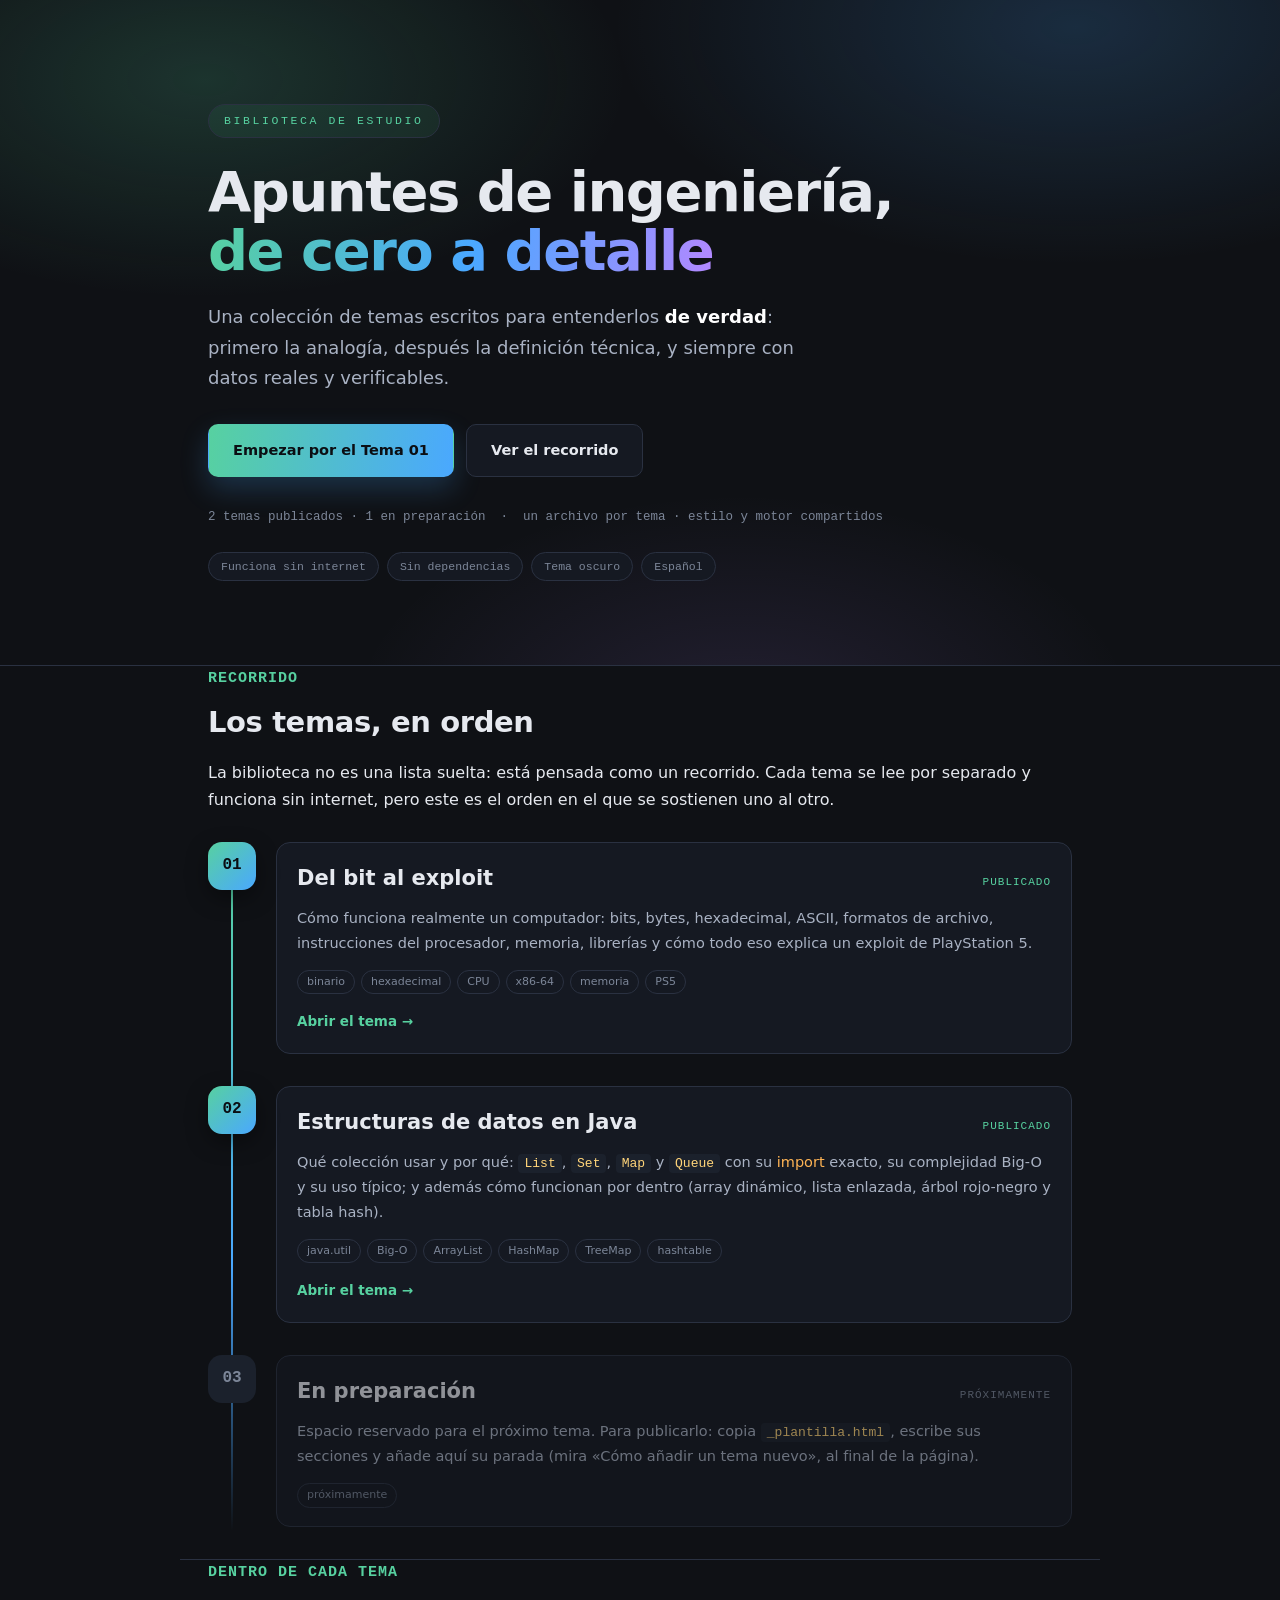
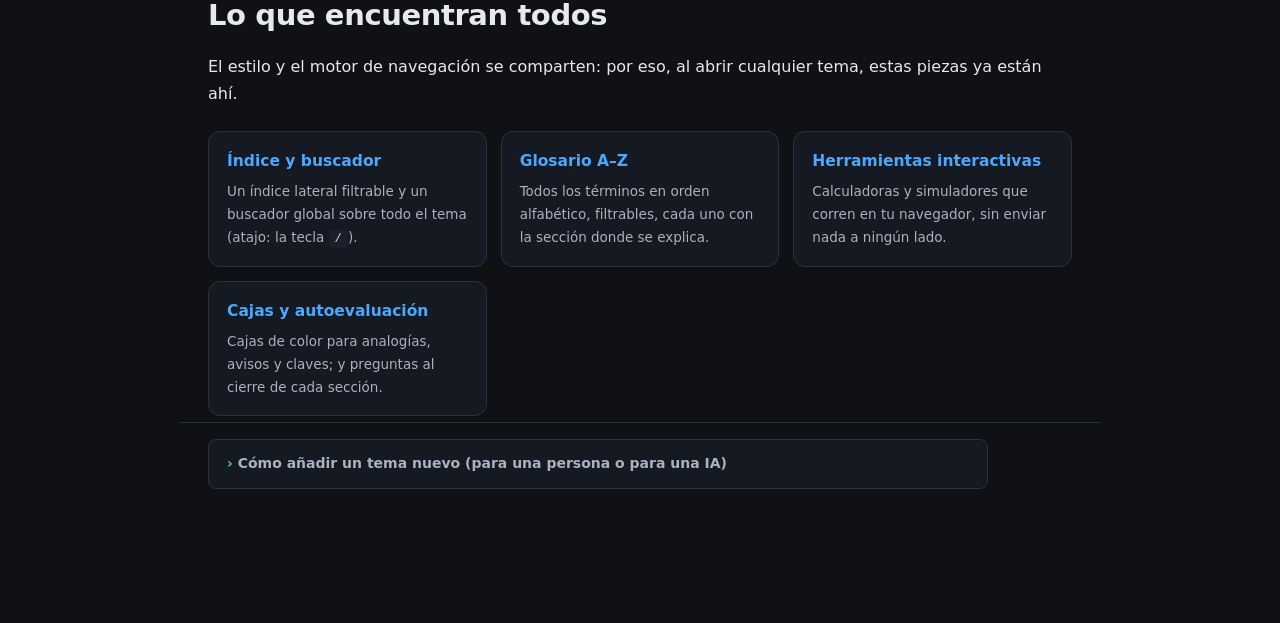
==== guia/index.html @ 93785db0 "first commit" ====
<!DOCTYPE html>
<html lang="es">
<head>
<meta charset="utf-8">
<meta name="viewport" content="width=device-width, initial-scale=1">
<title>Biblioteca de estudio · Apuntes de ingeniería</title>
<link rel="stylesheet" href="_estilo.css">
</head>
<body>
<div id="wrap">
<main id="main">

<header class="hero">
  <div class="hero-glow" aria-hidden="true"></div>
  <div class="inner hero-in">
    <span class="hero-kicker">Biblioteca de estudio</span>
    <h1>Apuntes de ingeniería,<br><span class="grad">de cero a detalle</span></h1>
    <p class="hero-lead">Una colección de temas escritos para entenderlos <strong>de verdad</strong>: primero la analogía, después la definición técnica, y siempre con datos reales y verificables.</p>
    <div class="hero-cta">
      <a class="btn primary" href="del-bit-al-exploit.html">Empezar por el Tema 01</a>
      <a class="btn ghost" href="#recorrido">Ver el recorrido</a>
    </div>
    <p class="hero-meta">2 temas publicados · 1 en preparación &nbsp;·&nbsp; un archivo por tema · estilo y motor compartidos</p>
    <ul class="chips">
      <li>Funciona sin internet</li>
      <li>Sin dependencias</li>
      <li>Tema oscuro</li>
      <li>Español</li>
    </ul>
  </div>
</header>

<section id="recorrido" class="inner">
  <h2><span class="num">RECORRIDO</span>Los temas, en orden</h2>
  <p>La biblioteca no es una lista suelta: está pensada como un recorrido. Cada tema se lee por separado y funciona sin internet, pero este es el orden en el que se sostienen uno al otro.</p>

  <ol class="route">

    <li class="stop">
      <div class="badge">01</div>
      <div class="stop-body">
        <div class="stop-head"><h3>Del bit al exploit</h3><span class="st">Publicado</span></div>
        <p>Cómo funciona realmente un computador: bits, bytes, hexadecimal, ASCII, formatos de archivo, instrucciones del procesador, memoria, librerías y cómo todo eso explica un exploit de PlayStation 5.</p>
        <div class="tags"><span>binario</span><span>hexadecimal</span><span>CPU</span><span>x86-64</span><span>memoria</span><span>PS5</span></div>
        <a class="open" href="del-bit-al-exploit.html">Abrir el tema →</a>
      </div>
    </li>

    <li class="stop">
      <div class="badge">02</div>
      <div class="stop-body">
        <div class="stop-head"><h3>Estructuras de datos en Java</h3><span class="st">Publicado</span></div>
        <p>Qué colección usar y por qué: <code>List</code>, <code>Set</code>, <code>Map</code> y <code>Queue</code> con su <em>import</em> exacto, su complejidad Big-O y su uso típico; y además cómo funcionan por dentro (array dinámico, lista enlazada, árbol rojo-negro y tabla hash).</p>
        <div class="tags"><span>java.util</span><span>Big-O</span><span>ArrayList</span><span>HashMap</span><span>TreeMap</span><span>hashtable</span></div>
        <a class="open" href="java-estructuras.html">Abrir el tema →</a>
      </div>
    </li>

    <li class="stop soon">
      <div class="badge">03</div>
      <div class="stop-body">
        <div class="stop-head"><h3>En preparación</h3><span class="st">Próximamente</span></div>
        <p>Espacio reservado para el próximo tema. Para publicarlo: copia <code>_plantilla.html</code>, escribe sus secciones y añade aquí su parada (mira «Cómo añadir un tema nuevo», al final de la página).</p>
        <div class="tags"><span>próximamente</span></div>
      </div>
    </li>

  </ol>
</section>

<section class="inner">
  <h2><span class="num">DENTRO DE CADA TEMA</span>Lo que encuentran todos</h2>
  <p>El estilo y el motor de navegación se comparten: por eso, al abrir cualquier tema, estas piezas ya están ahí.</p>

  <div class="feats">
    <div class="feat">
      <h3>Índice y buscador</h3>
      <p>Un índice lateral filtrable y un buscador global sobre todo el tema (atajo: la tecla <code>/</code>).</p>
    </div>
    <div class="feat">
      <h3>Glosario A–Z</h3>
      <p>Todos los términos en orden alfabético, filtrables, cada uno con la sección donde se explica.</p>
    </div>
    <div class="feat">
      <h3>Herramientas interactivas</h3>
      <p>Calculadoras y simuladores que corren en tu navegador, sin enviar nada a ningún lado.</p>
    </div>
    <div class="feat">
      <h3>Cajas y autoevaluación</h3>
      <p>Cajas de color para analogías, avisos y claves; y preguntas al cierre de cada sección.</p>
    </div>
  </div>
</section>

<section class="inner">
  <details class="howto">
    <summary>Cómo añadir un tema nuevo (para una persona o para una IA)</summary>
    <div class="body">
      <ol>
        <li>Copia <a href="_plantilla.html">_plantilla.html</a> a un archivo nuevo, por ejemplo <code>tema03.html</code>.</li>
        <li>Reemplaza los marcadores <code>@@NUM@@</code>, <code>@@TITULO@@</code>, <code>@@SUBTITULO@@</code> y <code>@@DESCRIPCION@@</code>, y escribe las secciones dentro de <code>&lt;main&gt;</code>.</li>
        <li>Añade el enlace de esas secciones al índice lateral (<code>nav#toc</code>) de ese archivo.</li>
        <li>Publica aquí su parada: copia un bloque <code>&lt;li class="stop"&gt;</code> de un tema publicado y cámbialo.</li>
        <li>Actualiza el contador de la portada («N temas publicados · M en preparación»).</li>
        <li>Las reglas completas de estilo y de mantenimiento están en <a href="../INSTRUCTIVO-IA.md">INSTRUCTIVO-IA.md</a>, en la raíz del repositorio.</li>
      </ol>
      <p>No hace falta tocar <code>_estilo.css</code> ni <code>_motor.js</code>: los comparten todos los temas.</p>
    </div>
  </details>
</section>

</main>
</div>
</body>
</html>
---- guia/_estilo.css ----
:root{
  --bg:#0f1115; --bg2:#151922; --bg3:#1b212c; --line:#2a3141;
  --fg:#e6e9ef; --fg2:#a9b2c3; --fg3:#7c8698;
  --acc:#57d1a0; --acc2:#4aa8ff; --warn:#ffb454; --bad:#ff6b6b; --pur:#b388ff;
  --mono:"Cascadia Mono","Consolas","SFMono-Regular",Menlo,monospace;
  --sans:"Segoe UI",system-ui,-apple-system,Roboto,Helvetica,Arial,sans-serif;
}
*{box-sizing:border-box}
html{scroll-behavior:smooth}
body{margin:0;background:var(--bg);color:var(--fg);font-family:var(--sans);font-size:16px;line-height:1.7}
a{color:var(--acc2);text-decoration:none}
a:hover{text-decoration:underline}

/* ---------- barra de progreso ---------- */
#prog{position:fixed;top:0;left:0;height:3px;background:linear-gradient(90deg,var(--acc),var(--acc2));width:0;z-index:100}

/* ---------- layout ---------- */
#wrap{display:flex;min-height:100vh}
#side{width:300px;flex:0 0 300px;background:var(--bg2);border-right:1px solid var(--line);position:sticky;top:0;height:100vh;overflow-y:auto;padding:18px 14px 60px}
#main{flex:1;min-width:0;padding:0 0 120px}
.inner{max-width:920px;margin:0 auto;padding:0 28px}

/* ---------- sidebar ---------- */
#side h1{font-size:15px;margin:0 0 4px;letter-spacing:.3px}
#side .sub{font-size:11.5px;color:var(--fg3);margin:0 0 14px;text-transform:uppercase;letter-spacing:.8px}
#tocFilter{width:100%;padding:7px 10px;background:var(--bg3);border:1px solid var(--line);border-radius:6px;color:var(--fg);font-family:var(--sans);font-size:13px;margin-bottom:12px}
#tocFilter:focus{outline:none;border-color:var(--acc2)}
nav a{display:block;padding:4px 9px;border-radius:5px;color:var(--fg2);font-size:13.5px;border-left:2px solid transparent}
nav a:hover{background:var(--bg3);color:var(--fg);text-decoration:none}
nav a.on{background:var(--bg3);color:var(--acc);border-left-color:var(--acc)}
nav a.sub{padding-left:22px;font-size:12.5px;color:var(--fg3)}
nav .grp{margin:12px 0 4px;font-size:10.5px;text-transform:uppercase;letter-spacing:1px;color:var(--fg3)}

/* ---------- buscador global ---------- */
#docSearch{width:100%;padding:9px 11px;background:var(--bg3);border:1px solid var(--line);border-radius:6px;color:var(--fg);font-size:13.5px;margin-bottom:12px}
#docSearch:focus{outline:none;border-color:var(--acc2)}
#docResults{position:absolute;z-index:60;width:520px;max-width:88vw;max-height:60vh;overflow-y:auto;background:var(--bg3);border:1px solid var(--line);border-radius:8px;box-shadow:0 18px 40px rgba(0,0,0,.6);display:none;padding:6px}
#docResults div{padding:8px 10px;border-radius:6px;cursor:pointer}
#docResults div:hover{background:var(--bg2)}
#docResults .r-t{font-size:13.5px;color:var(--fg)}
#docResults .r-s{font-size:11.5px;color:var(--fg3)}
#docResults mark{background:transparent;color:var(--acc);font-weight:600}

/* ---------- portada ---------- */
.cover{padding:90px 0 70px;border-bottom:1px solid var(--line)}
.cover .kicker{font-size:12px;letter-spacing:3px;text-transform:uppercase;color:var(--acc);margin-bottom:16px}
.cover h1{font-size:44px;line-height:1.15;margin:0 0 18px;letter-spacing:-.5px}
.cover p{font-size:17px;color:var(--fg2);max-width:660px}
.cover .meta{margin-top:26px;font-size:12.5px;color:var(--fg3);font-family:var(--mono)}

/* ---------- capítulos ---------- */
section{padding:54px 0 10px;border-top:1px solid var(--line)}
section:first-of-type{border-top:none}
h2{font-size:29px;margin:0 0 6px;letter-spacing:-.4px;scroll-margin-top:20px}
h2 .num{color:var(--acc);font-family:var(--mono);font-size:15px;display:block;margin-bottom:6px;letter-spacing:1px}
h3{font-size:20px;margin:38px 0 10px;color:var(--fg)}
h4{font-size:16px;margin:26px 0 8px;color:var(--acc2);font-weight:600}
h2+h3{margin-top:22px}
p{margin:12px 0}
ul,ol{margin:12px 0;padding-left:24px}
li{margin:6px 0}
strong{color:#fff}
em{color:var(--warn);font-style:normal}
hr{border:none;border-top:1px dashed var(--line);margin:34px 0}

/* ---------- código ---------- */
code{font-family:var(--mono);font-size:.9em;background:var(--bg3);padding:2px 6px;border-radius:4px;color:#ffd479}
pre{background:#0b0e13;border:1px solid var(--line);border-radius:8px;padding:15px 17px;overflow-x:auto;font-family:var(--mono);font-size:13.2px;line-height:1.62;margin:16px 0}
pre .c{color:var(--fg3)}
pre .g{color:var(--acc)}
pre .y{color:#ffd479}
pre .b{color:var(--acc2)}
pre .r{color:var(--bad)}
pre .p{color:var(--pur)}

/* ---------- tablas ---------- */
table{border-collapse:collapse;width:100%;margin:18px 0;font-size:14px}
th,td{border:1px solid var(--line);padding:8px 11px;text-align:left;vertical-align:top}
th{background:var(--bg3);color:var(--fg);font-weight:600;font-size:12.5px;text-transform:uppercase;letter-spacing:.6px}
tbody tr:nth-child(even){background:rgba(255,255,255,.017)}
td code{background:transparent;padding:0;color:#ffd479}

/* ---------- cajas didácticas ---------- */
.box{border:1px solid var(--line);border-left:3px solid var(--fg3);border-radius:0 8px 8px 0;padding:14px 18px;margin:20px 0;background:var(--bg2)}
.box .lbl{display:block;font-size:11px;letter-spacing:1.4px;text-transform:uppercase;color:var(--fg3);margin-bottom:7px;font-weight:700}
.box p:first-of-type{margin-top:0}
.box p:last-child{margin-bottom:0}
.analogy{border-left-color:var(--pur)} .analogy .lbl{color:var(--pur)}
.real{border-left-color:var(--acc)} .real .lbl{color:var(--acc)}
.warn{border-left-color:var(--warn)} .warn .lbl{color:var(--warn)}
.danger{border-left-color:var(--bad)} .danger .lbl{color:var(--bad)}
.exploit{border-left-color:var(--acc2)} .exploit .lbl{color:var(--acc2)}
.key{border-left-color:#fff;background:#1d2531} .key .lbl{color:#fff}

/* ---------- definición en línea ---------- */
.term{border-bottom:1px dotted var(--acc);cursor:help}

/* ---------- detalles / saber más ---------- */
details{border:1px solid var(--line);border-radius:8px;padding:0;margin:16px 0;background:var(--bg2);overflow:hidden}
summary{cursor:pointer;padding:12px 18px;font-size:14px;font-weight:600;color:var(--acc2);list-style:none;user-select:none}
summary::-webkit-details-marker{display:none}
summary::before{content:"› ";color:var(--acc);font-weight:700}
details[open] summary{border-bottom:1px solid var(--line);background:var(--bg3)}
details .body{padding:6px 18px 16px}
.saber{border-left:3px solid var(--pur)}
.saber summary{color:var(--pur)}
details.saber summary::before{content:"+ ";color:var(--pur)}
details.quiz summary{color:var(--warn)}
details.quiz summary::before{content:"? ";color:var(--warn)}

/* ---------- herramientas ---------- */
.tool{background:var(--bg2);border:1px solid var(--line);border-radius:10px;padding:18px;margin:22px 0}
.tool h4{margin-top:0}
input.ctl,textarea.ctl{width:100%;padding:10px 12px;background:#0b0e13;border:1px solid var(--line);border-radius:6px;color:var(--fg);font-family:var(--mono);font-size:13.5px}
input.ctl:focus,textarea.ctl:focus{outline:none;border-color:var(--acc2)}
textarea.ctl{resize:vertical;min-height:64px}
.out{margin-top:14px;font-family:var(--mono);font-size:13px;overflow-x:auto}
.out .row{display:flex;gap:14px;padding:4px 0;border-bottom:1px solid #1e2431;flex-wrap:wrap}
.out .row span{min-width:74px}

/* ---------- glosario ---------- */
#glossFilter{width:100%;padding:11px 14px;background:var(--bg3);border:1px solid var(--line);border-radius:8px;color:var(--fg);font-size:15px;margin:18px 0}
#glossFilter:focus{outline:none;border-color:var(--acc)}
.gl dt{font-family:var(--mono);color:var(--acc);font-size:15px;margin-top:18px;font-weight:600}
.gl dd{margin:4px 0 0 0;padding-left:0;color:var(--fg2);font-size:14.5px}
.gl dt .en{color:var(--fg3);font-size:12px;font-family:var(--sans);font-weight:400}
.az{display:flex;flex-wrap:wrap;gap:6px;margin:14px 0 6px}
.az a{font-family:var(--mono);font-size:12px;padding:3px 8px;background:var(--bg3);border-radius:4px;color:var(--fg2)}
.az a:hover{background:var(--acc);color:#0b0e13;text-decoration:none}
.hide{display:none !important}

/* ---------- varios ---------- */
.pill{display:inline-block;font-family:var(--mono);font-size:11.5px;background:var(--bg3);border:1px solid var(--line);border-radius:20px;padding:2px 10px;color:var(--fg2);margin-right:6px}
.two{display:grid;grid-template-columns:1fr 1fr;gap:18px}
@media(max-width:1080px){.two{grid-template-columns:1fr}}
#top{position:fixed;right:22px;bottom:22px;background:var(--acc);color:#0b0e13;border:none;border-radius:50%;width:42px;height:42px;font-size:19px;cursor:pointer;display:none;box-shadow:0 6px 20px rgba(0,0,0,.5)}
@media(max-width:900px){
  #side{display:none}
  .cover h1{font-size:32px}
  h2{font-size:24px}
}

/* ---------- biblioteca (portal) ---------- */
.backlink{display:inline-block;font-size:11.5px;color:var(--fg3);margin-bottom:14px;letter-spacing:.4px}
.backlink:hover{color:var(--acc);text-decoration:none}

/* portada del portal */
.hero{position:relative;overflow:hidden;padding:104px 0 78px;border-bottom:1px solid var(--line)}
.hero-glow{position:absolute;inset:0;pointer-events:none;
  background:
    radial-gradient(620px 320px at 16% 12%,rgba(87,209,160,.18),transparent 68%),
    radial-gradient(660px 340px at 84% 4%,rgba(74,168,255,.18),transparent 70%),
    radial-gradient(560px 320px at 58% 108%,rgba(179,136,255,.12),transparent 70%)}
.hero-in{position:relative;z-index:1}
.hero-kicker{display:inline-block;font-family:var(--mono);font-size:11.5px;letter-spacing:2.6px;text-transform:uppercase;color:var(--acc);border:1px solid var(--line);background:rgba(87,209,160,.07);border-radius:999px;padding:6px 15px;margin-bottom:24px}
.hero h1{font-size:56px;line-height:1.06;letter-spacing:-1.5px;margin:0 0 22px}
.hero .grad{background:linear-gradient(100deg,var(--acc),var(--acc2) 52%,var(--pur));-webkit-background-clip:text;background-clip:text;color:transparent}
.hero-lead{font-size:18px;color:var(--fg2);max-width:640px;margin:0 0 30px}
.hero-cta{display:flex;flex-wrap:wrap;gap:12px;margin-bottom:30px}
.btn{display:inline-block;padding:13px 24px;border-radius:10px;font-size:14.5px;font-weight:600;border:1px solid var(--line);transition:transform .15s ease,box-shadow .15s ease,border-color .15s ease,color .15s ease}
.btn:hover{text-decoration:none;transform:translateY(-2px)}
.btn.primary{background:linear-gradient(100deg,var(--acc),var(--acc2));color:#0b0e13;border-color:transparent;box-shadow:0 12px 28px rgba(74,168,255,.22)}
.btn.primary:hover{box-shadow:0 16px 34px rgba(87,209,160,.30)}
.btn.ghost{background:var(--bg2);color:var(--fg)}
.btn.ghost:hover{border-color:var(--acc);color:var(--acc)}
.hero-meta{font-family:var(--mono);font-size:12.5px;color:var(--fg3);margin:0 0 18px}
.chips{display:flex;flex-wrap:wrap;gap:8px;list-style:none;margin:0;padding:0}
.chips li{font-family:var(--mono);font-size:11.5px;color:var(--fg3);border:1px solid var(--line);background:var(--bg2);border-radius:999px;padding:4px 12px}

/* recorrido: los temas como paradas de una ruta */
.route{list-style:none;margin:28px 0 0;padding:0;position:relative}
.route::before{content:"";position:absolute;left:23px;top:22px;bottom:22px;width:2px;background:linear-gradient(180deg,var(--acc),var(--acc2) 60%,transparent)}
.stop{position:relative;display:flex;gap:20px;padding-bottom:26px}
.badge{flex:0 0 48px;width:48px;height:48px;border-radius:14px;display:grid;place-items:center;font-family:var(--mono);font-size:16px;font-weight:700;color:#0b0e13;background:linear-gradient(135deg,var(--acc),var(--acc2));box-shadow:0 8px 22px rgba(0,0,0,.40);position:relative;z-index:1}
.stop-body{flex:1;min-width:0;background:var(--bg2);border:1px solid var(--line);border-radius:14px;padding:18px 20px;transition:border-color .15s ease,transform .15s ease}
.stop:hover .stop-body{border-color:var(--acc);transform:translateX(3px)}
.stop-head{display:flex;align-items:baseline;justify-content:space-between;gap:12px;flex-wrap:wrap}
.stop h3{margin:0;font-size:21px;color:var(--fg)}
.stop-body p{margin:10px 0 0;color:var(--fg2);font-size:14.5px}
.stop .tags{display:flex;flex-wrap:wrap;gap:6px;margin-top:14px}
.stop .tags span{font-size:11px;padding:2px 9px;border:1px solid var(--line);border-radius:999px;color:var(--fg3)}
.stop .open{display:inline-block;margin-top:16px;font-size:13.5px;font-weight:600;color:var(--acc)}
.stop .open:hover{text-decoration:none;color:var(--acc2)}
.stop .st{font-family:var(--mono);font-size:11px;letter-spacing:1px;text-transform:uppercase;color:var(--acc)}
.stop.soon .badge{background:var(--bg3);color:var(--fg3);box-shadow:none}
.stop.soon .stop-body{opacity:.60}
.stop.soon:hover .stop-body{transform:none;border-color:var(--line)}
.stop.soon .st{color:var(--fg3)}

/* características comunes a todos los temas */
.feats{display:grid;grid-template-columns:repeat(auto-fit,minmax(220px,1fr));gap:14px;margin:24px 0 6px}
.feat{background:var(--bg2);border:1px solid var(--line);border-radius:12px;padding:16px 18px}
.feat h3{margin:0 0 6px;font-size:15.5px;letter-spacing:0;color:var(--acc2)}
.feat p{margin:0;font-size:13.5px;color:var(--fg2)}

/* nota plegable del portal */
.howto{max-width:780px}
.howto summary{color:var(--fg2)}

@media(max-width:900px){
  .hero{padding:72px 0 56px}
  .hero h1{font-size:36px;letter-spacing:-.8px}
  .hero-lead{font-size:16.5px}
  .route::before{left:19px}
  .badge{flex-basis:40px;width:40px;height:40px;border-radius:12px;font-size:14px}
  .stop{gap:14px}
}
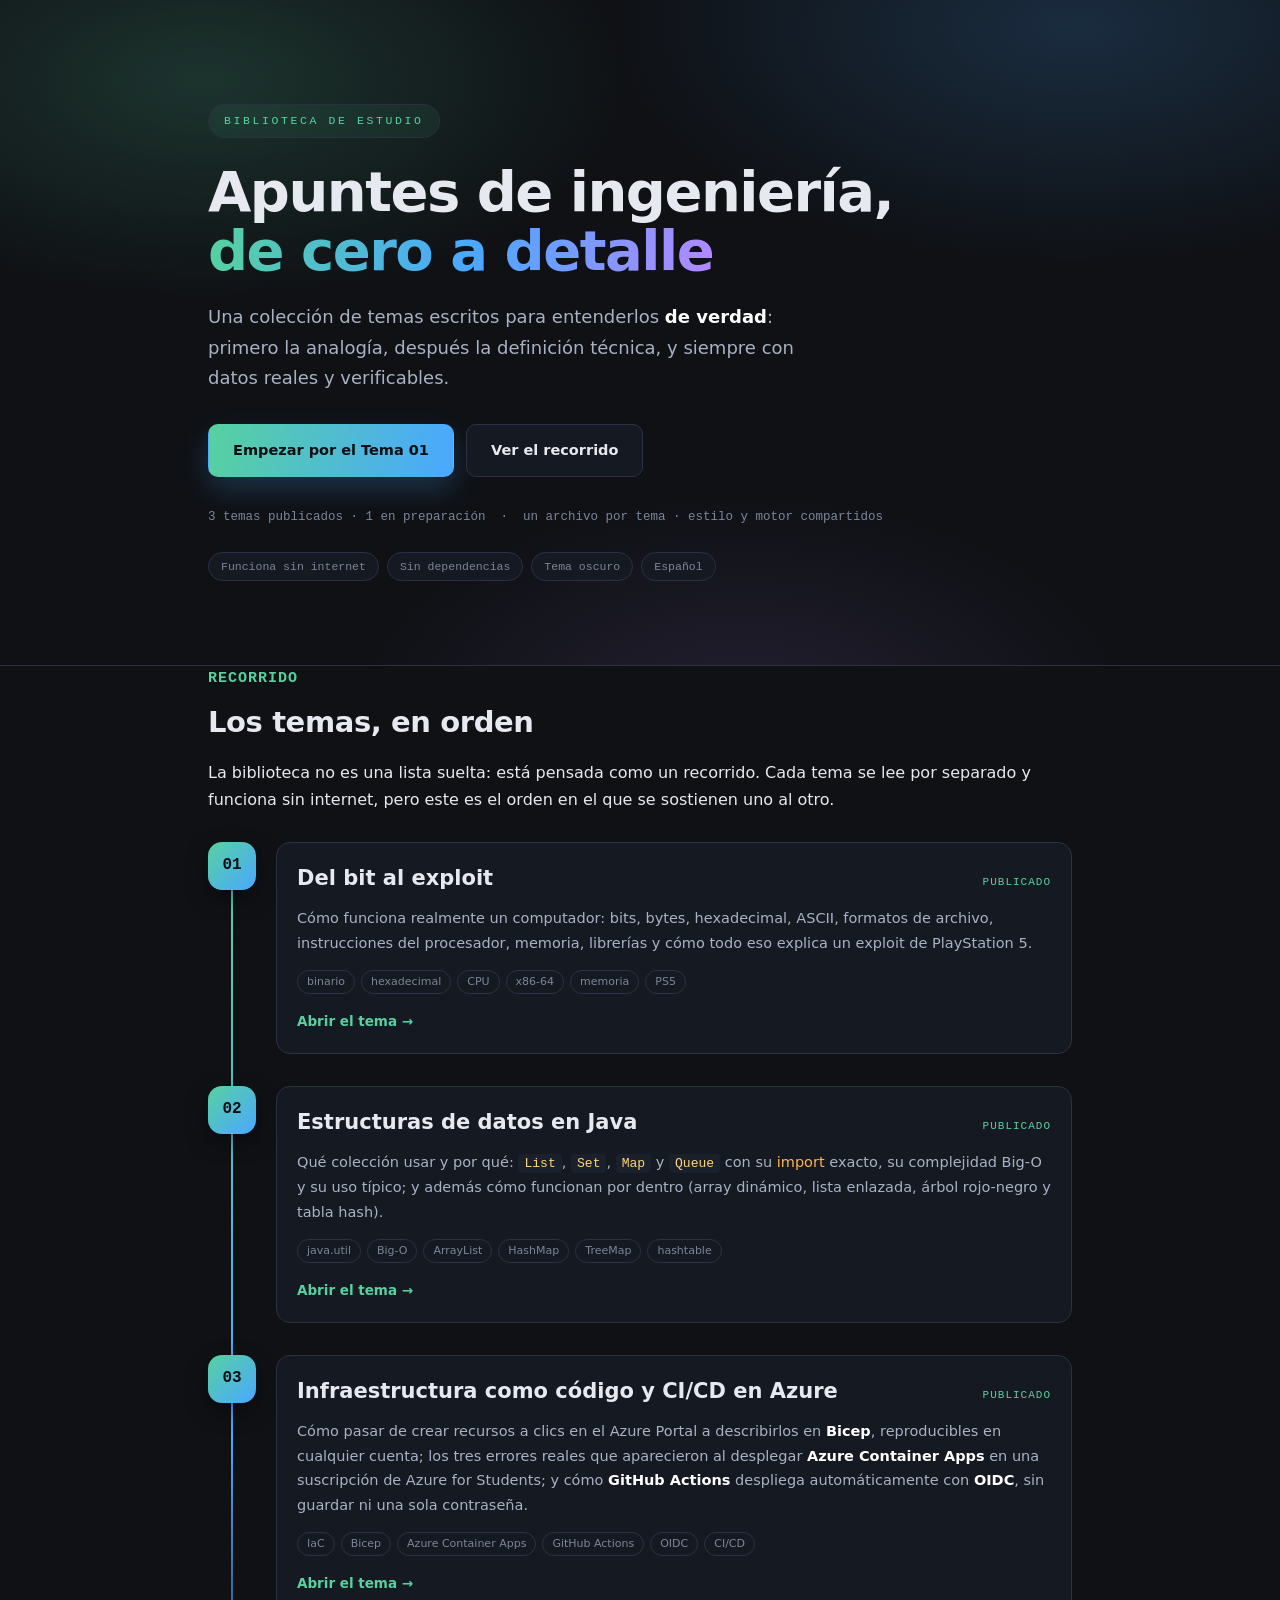
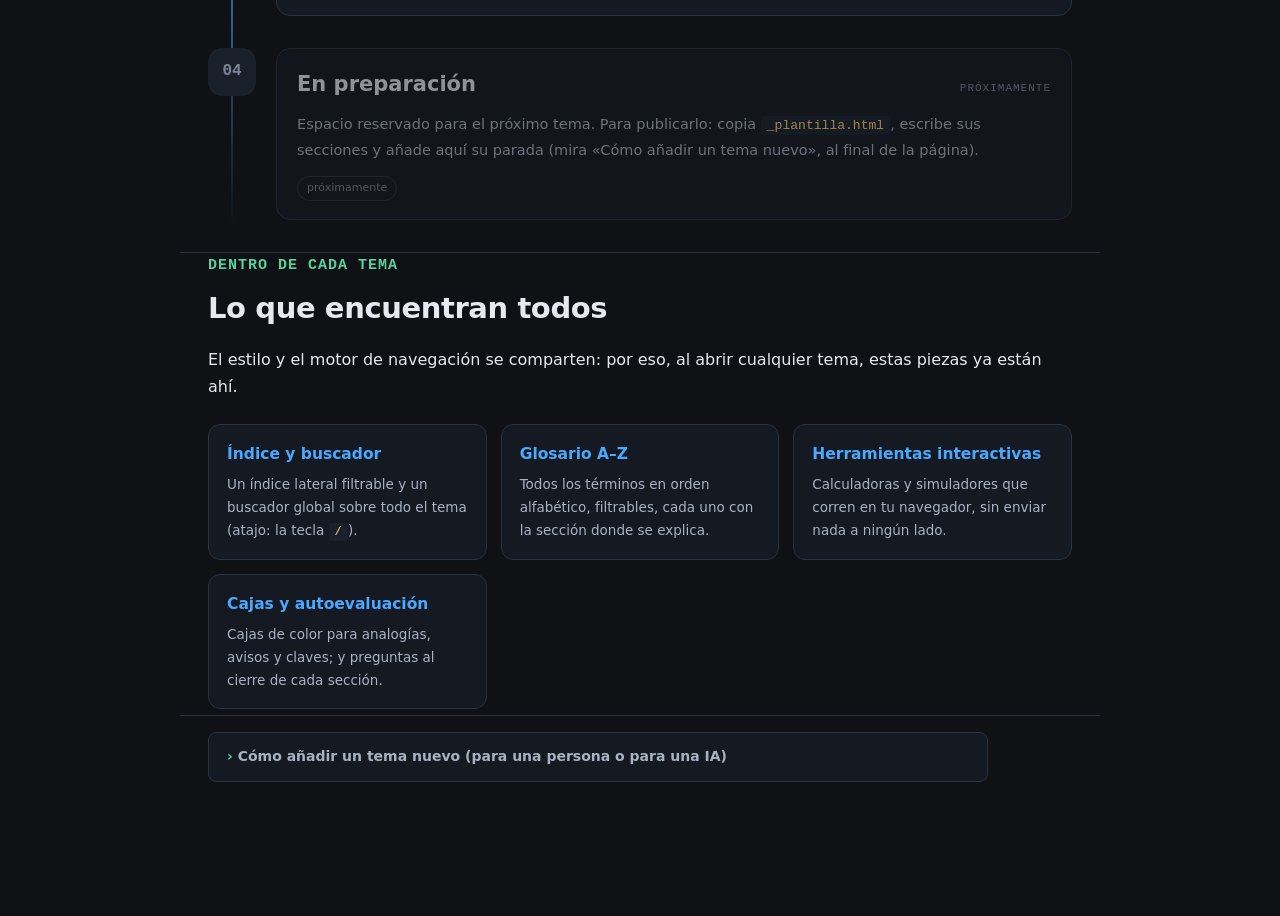
==== commit b2e3dd67: "Publicar Tema 03: IaC con Bicep y CI/CD con GitHub Actions/OIDC, incluyendo la saga completa de prod" ====
--- a/guia/index.html
+++ b/guia/index.html
@@ -20,7 +20,7 @@
       <a class="btn primary" href="del-bit-al-exploit.html">Empezar por el Tema 01</a>
       <a class="btn ghost" href="#recorrido">Ver el recorrido</a>
     </div>
-    <p class="hero-meta">2 temas publicados · 1 en preparación &nbsp;·&nbsp; un archivo por tema · estilo y motor compartidos</p>
+    <p class="hero-meta">3 temas publicados · 1 en preparación &nbsp;·&nbsp; un archivo por tema · estilo y motor compartidos</p>
     <ul class="chips">
       <li>Funciona sin internet</li>
       <li>Sin dependencias</li>
@@ -56,8 +56,18 @@
       </div>
     </li>
 
+    <li class="stop">
+      <div class="badge">03</div>
+      <div class="stop-body">
+        <div class="stop-head"><h3>Infraestructura como código y CI/CD en Azure</h3><span class="st">Publicado</span></div>
+        <p>Cómo pasar de crear recursos a clics en el Azure Portal a describirlos en <strong>Bicep</strong>, reproducibles en cualquier cuenta; los tres errores reales que aparecieron al desplegar <strong>Azure Container Apps</strong> en una suscripción de Azure for Students; y cómo <strong>GitHub Actions</strong> despliega automáticamente con <strong>OIDC</strong>, sin guardar ni una sola contraseña.</p>
+        <div class="tags"><span>IaC</span><span>Bicep</span><span>Azure Container Apps</span><span>GitHub Actions</span><span>OIDC</span><span>CI/CD</span></div>
+        <a class="open" href="iac-azure-cicd.html">Abrir el tema →</a>
+      </div>
+    </li>
+
     <li class="stop soon">
-      <div class="badge">03</div>
+      <div class="badge">04</div>
       <div class="stop-body">
         <div class="stop-head"><h3>En preparación</h3><span class="st">Próximamente</span></div>
         <p>Espacio reservado para el próximo tema. Para publicarlo: copia <code>_plantilla.html</code>, escribe sus secciones y añade aquí su parada (mira «Cómo añadir un tema nuevo», al final de la página).</p>
--- a/guia/_estilo.css
+++ b/guia/_estilo.css
@@ -7,7 +7,6 @@
   --sans:"Segoe UI",system-ui,-apple-system,Roboto,Helvetica,Arial,sans-serif;
 }
 *{box-sizing:border-box}
-html{scroll-behavior:smooth}
 body{margin:0;background:var(--bg);color:var(--fg);font-family:var(--sans);font-size:16px;line-height:1.7}
 a{color:var(--acc2);text-decoration:none}
 a:hover{text-decoration:underline}
@@ -80,6 +79,8 @@
 th{background:var(--bg3);color:var(--fg);font-weight:600;font-size:12.5px;text-transform:uppercase;letter-spacing:.6px}
 tbody tr:nth-child(even){background:rgba(255,255,255,.017)}
 td code{background:transparent;padding:0;color:#ffd479}
+.tbl-scroll{width:100%;overflow-x:auto;-webkit-overflow-scrolling:touch;margin:18px 0}
+.tbl-scroll table{margin:0}
 
 /* ---------- cajas didácticas ---------- */
 .box{border:1px solid var(--line);border-left:3px solid var(--fg3);border-radius:0 8px 8px 0;padding:14px 18px;margin:20px 0;background:var(--bg2)}
@@ -135,8 +136,36 @@
 .two{display:grid;grid-template-columns:1fr 1fr;gap:18px}
 @media(max-width:1080px){.two{grid-template-columns:1fr}}
 #top{position:fixed;right:22px;bottom:22px;background:var(--acc);color:#0b0e13;border:none;border-radius:50%;width:42px;height:42px;font-size:19px;cursor:pointer;display:none;box-shadow:0 6px 20px rgba(0,0,0,.5)}
+
+/* ---------- índice como panel deslizable en móvil ---------- */
+#tocBtn{display:none}
+#sideClose{display:none}
+#sideOverlay{
+  position:fixed;inset:0;background:rgba(10,12,16,.6);z-index:90;
+  opacity:0;visibility:hidden;pointer-events:none;
+  transition:opacity .32s ease,visibility .32s ease;
+}
+#sideOverlay.open{opacity:1;visibility:visible;pointer-events:auto}
 @media(max-width:900px){
-  #side{display:none}
+  #side{
+    position:fixed;top:0;left:0;height:100vh;width:86vw;max-width:320px;
+    transform:translateX(-100%);
+    transition:transform .38s cubic-bezier(.19,1,.22,1);
+    will-change:transform;
+    z-index:95;box-shadow:0 0 50px rgba(0,0,0,.5);
+  }
+  #side.open{transform:translateX(0)}
+  #sideClose{
+    display:block;position:absolute;top:14px;right:14px;
+    background:var(--bg3);color:var(--fg2);border:1px solid var(--line);
+    border-radius:6px;width:30px;height:30px;font-size:15px;cursor:pointer;line-height:1;
+  }
+  #tocBtn{
+    display:block;position:fixed;top:14px;left:14px;z-index:80;
+    background:var(--bg3);color:var(--fg);border:1px solid var(--line);
+    border-radius:8px;padding:9px 14px;font-size:13.5px;font-family:var(--sans);
+    cursor:pointer;box-shadow:0 6px 18px rgba(0,0,0,.4);
+  }
   .cover h1{font-size:32px}
   h2{font-size:24px}
 }
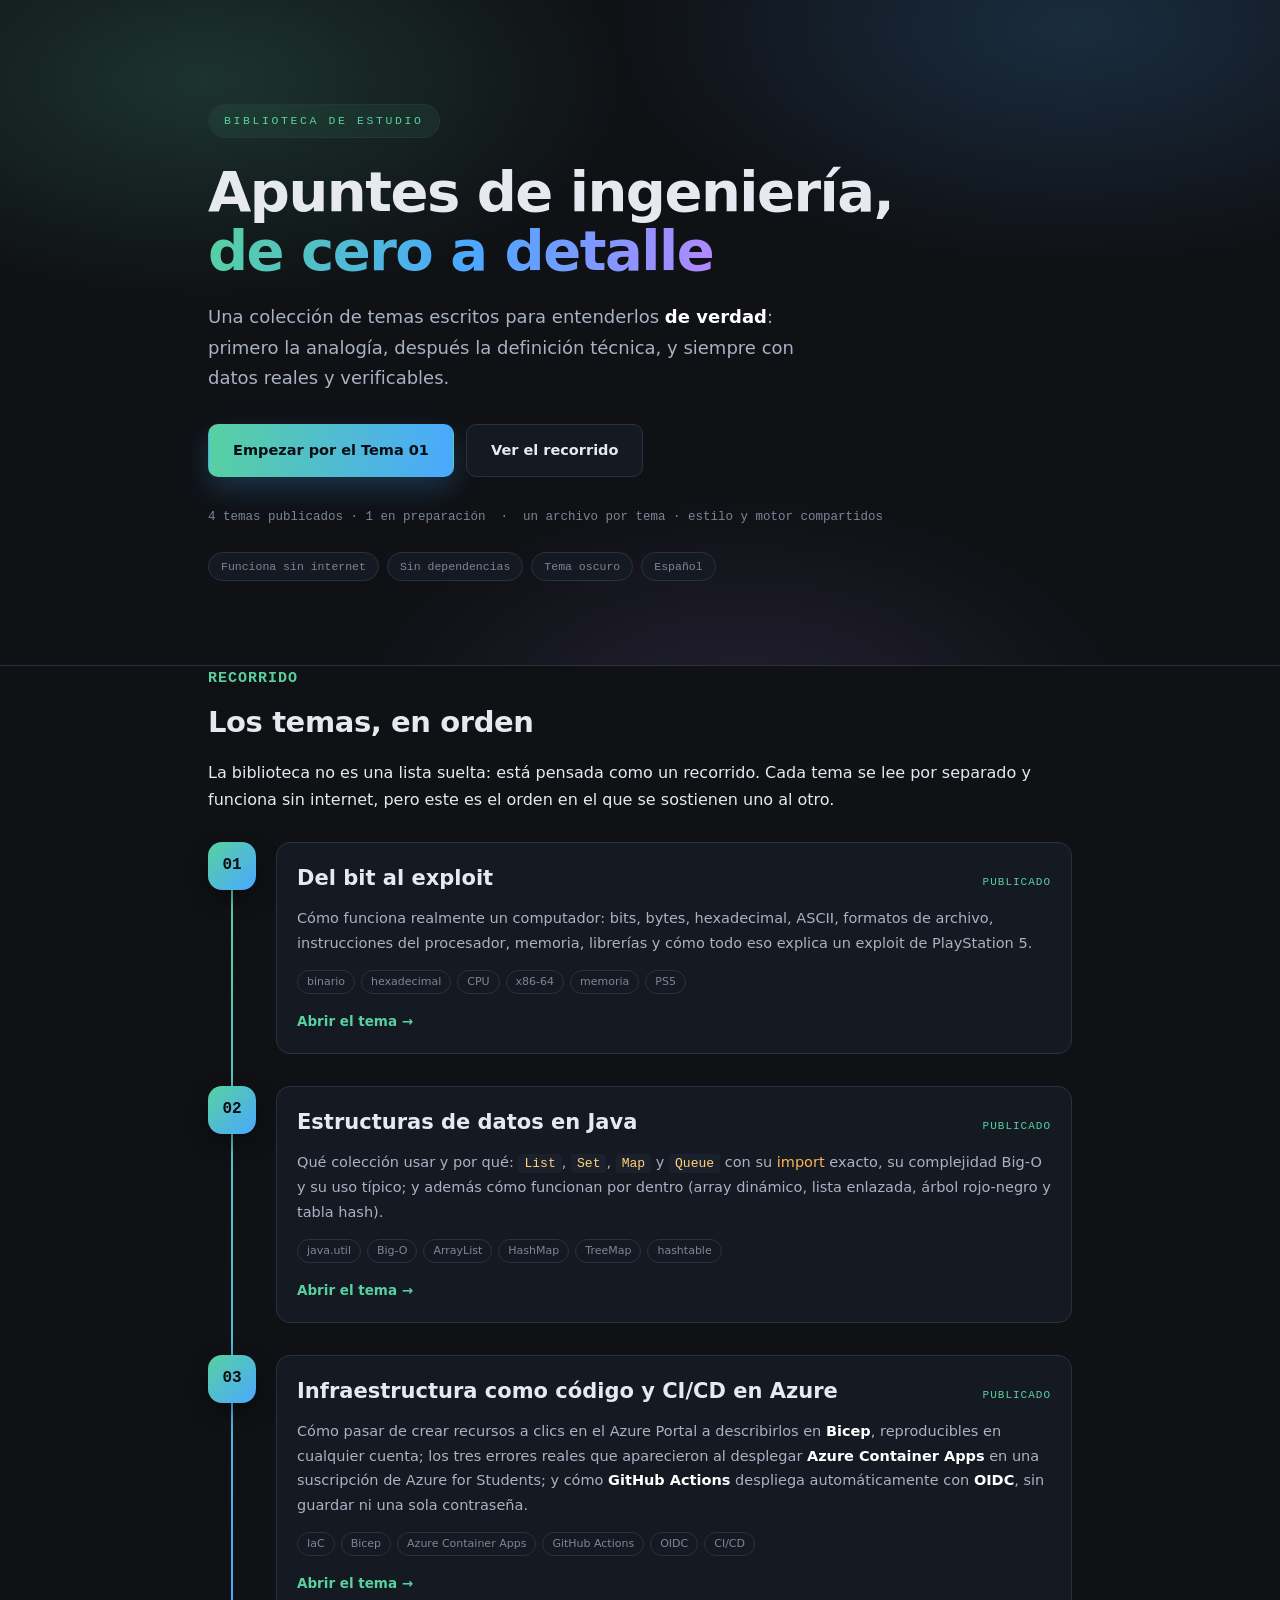
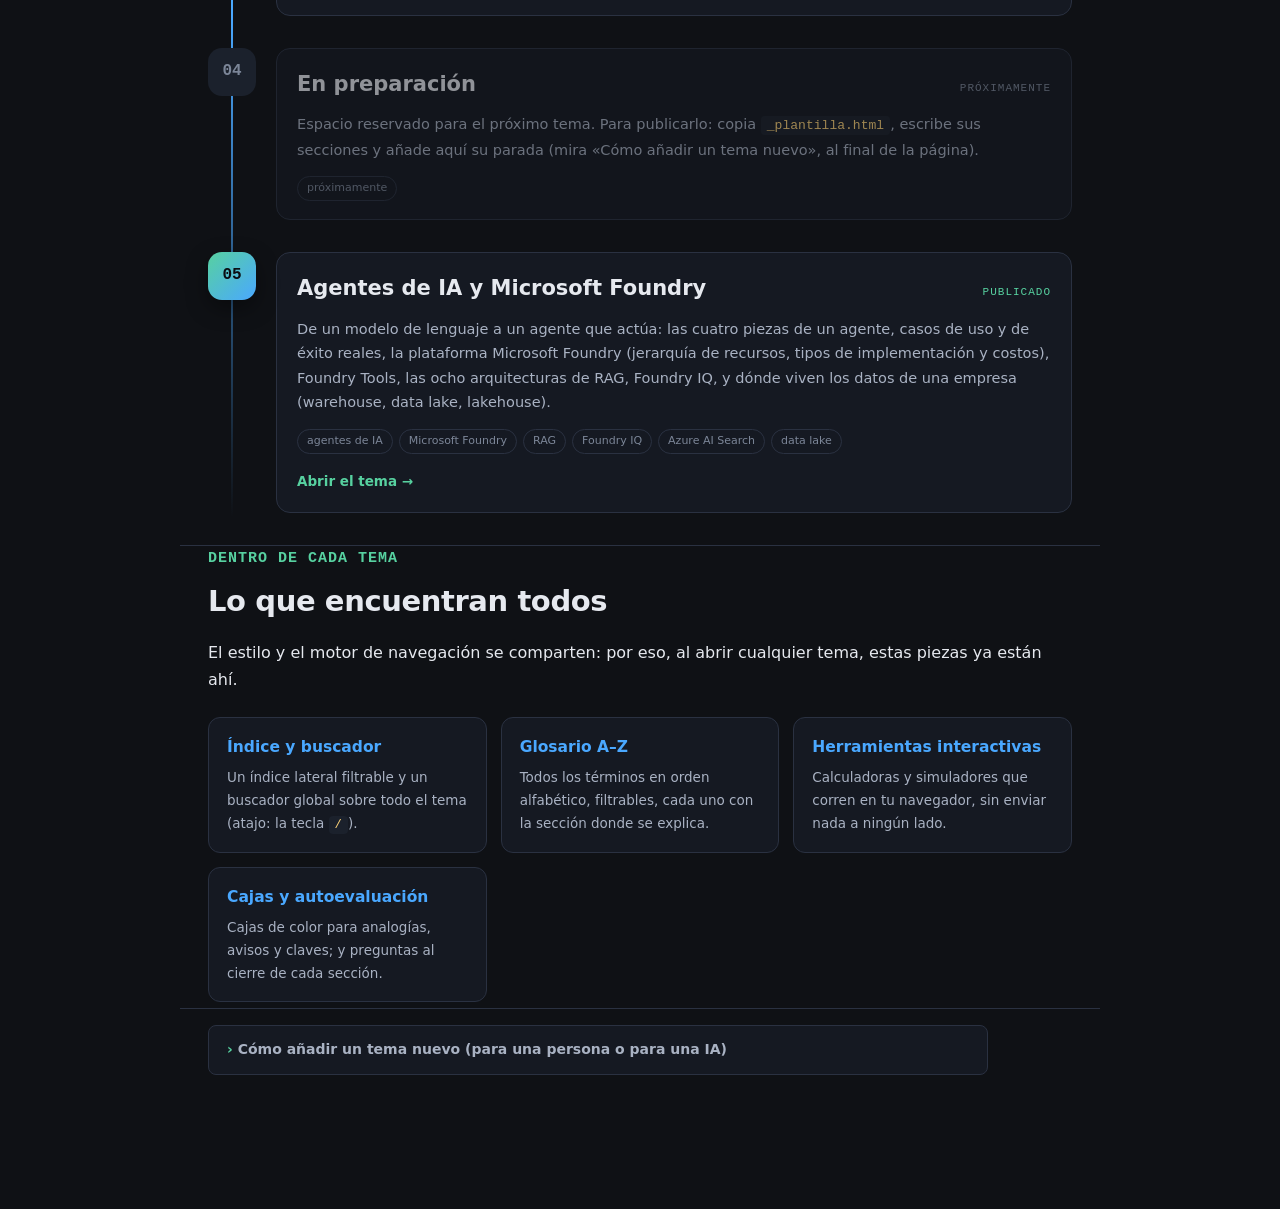
==== commit 4fca74c7: "Listar el Tema 06 (Agentes de IA y Microsoft Foundry) en el portal Anade la parada del tema nuevo en" ====
--- a/guia/index.html
+++ b/guia/index.html
@@ -20,7 +20,7 @@
       <a class="btn primary" href="del-bit-al-exploit.html">Empezar por el Tema 01</a>
       <a class="btn ghost" href="#recorrido">Ver el recorrido</a>
     </div>
-    <p class="hero-meta">3 temas publicados · 1 en preparación &nbsp;·&nbsp; un archivo por tema · estilo y motor compartidos</p>
+    <p class="hero-meta">4 temas publicados · 1 en preparación &nbsp;·&nbsp; un archivo por tema · estilo y motor compartidos</p>
     <ul class="chips">
       <li>Funciona sin internet</li>
       <li>Sin dependencias</li>
@@ -75,6 +75,16 @@
       </div>
     </li>
 
+    <li class="stop">
+      <div class="badge">05</div>
+      <div class="stop-body">
+        <div class="stop-head"><h3>Agentes de IA y Microsoft Foundry</h3><span class="st">Publicado</span></div>
+        <p>De un modelo de lenguaje a un agente que actúa: las cuatro piezas de un agente, casos de uso y de éxito reales, la plataforma Microsoft Foundry (jerarquía de recursos, tipos de implementación y costos), Foundry Tools, las ocho arquitecturas de RAG, Foundry IQ, y dónde viven los datos de una empresa (warehouse, data lake, lakehouse).</p>
+        <div class="tags"><span>agentes de IA</span><span>Microsoft Foundry</span><span>RAG</span><span>Foundry IQ</span><span>Azure AI Search</span><span>data lake</span></div>
+        <a class="open" href="agentes-ia-foundry.html">Abrir el tema →</a>
+      </div>
+    </li>
+
   </ol>
 </section>
 
